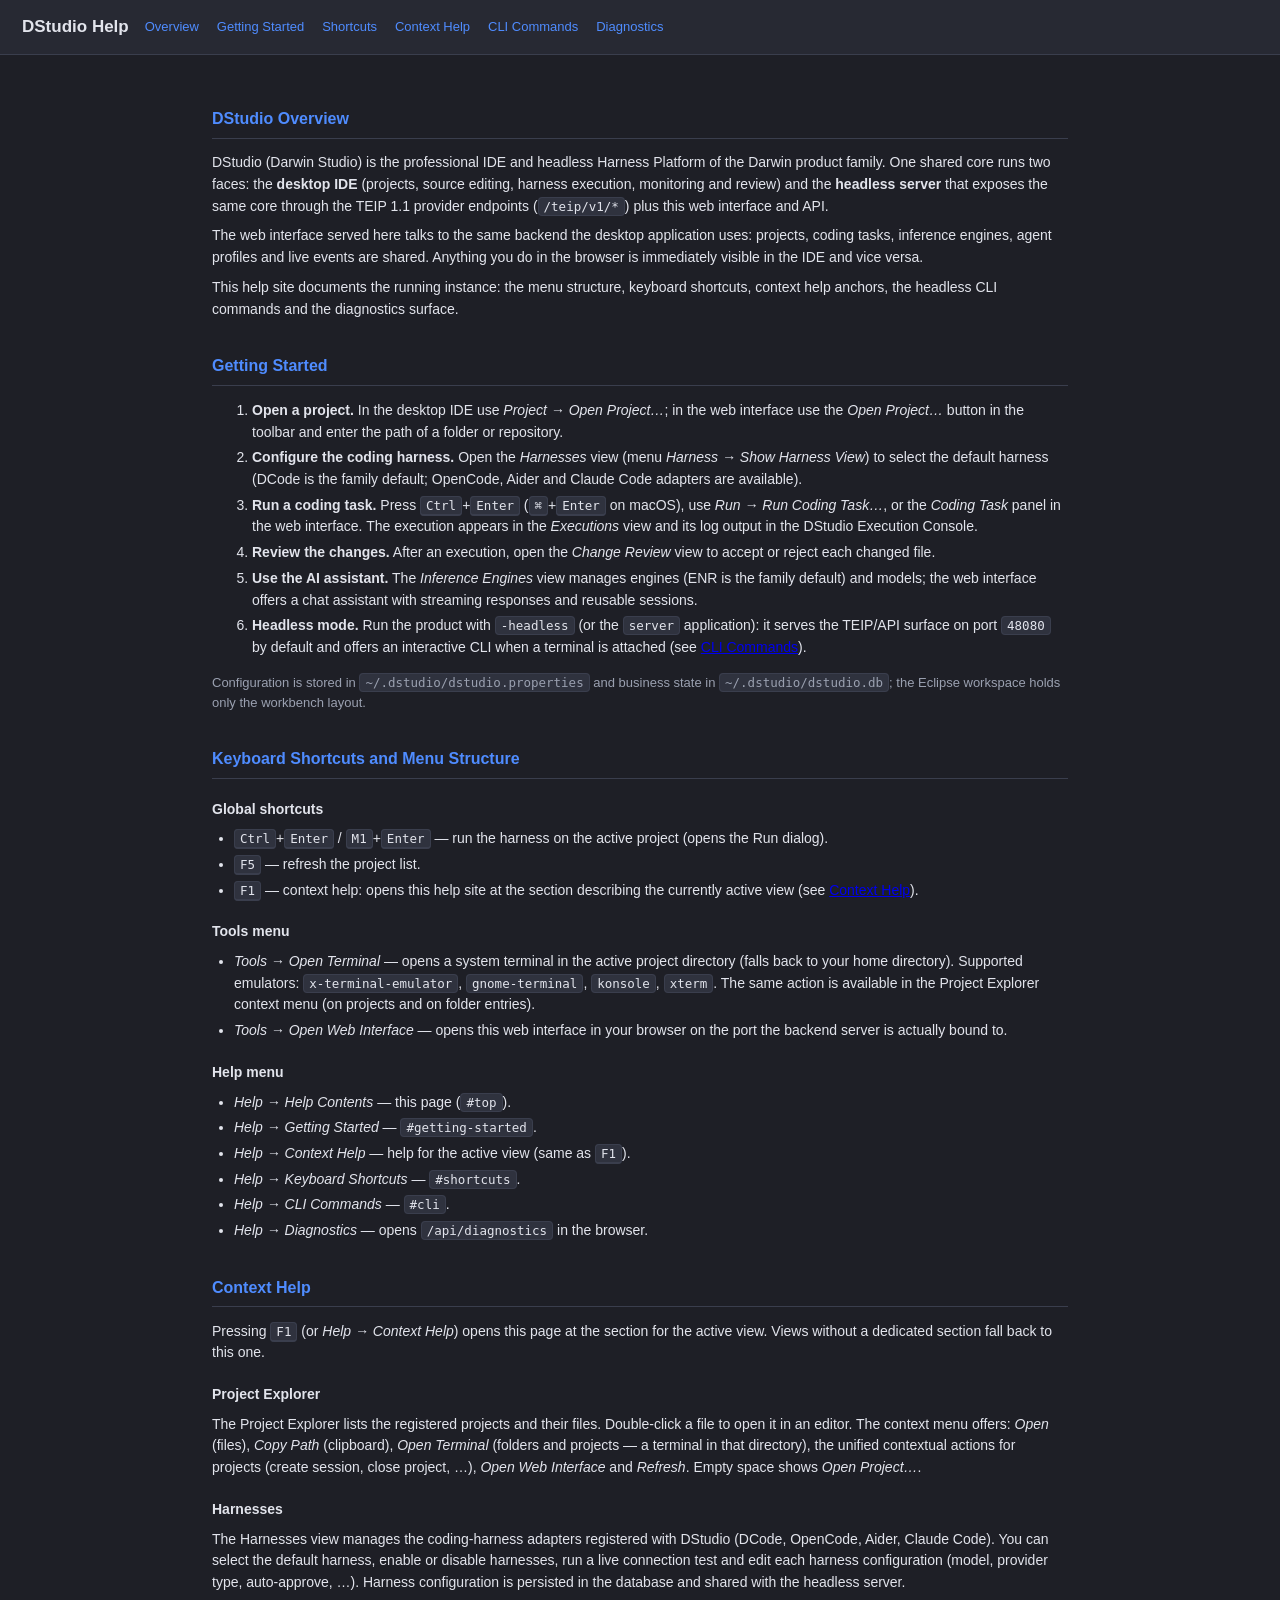
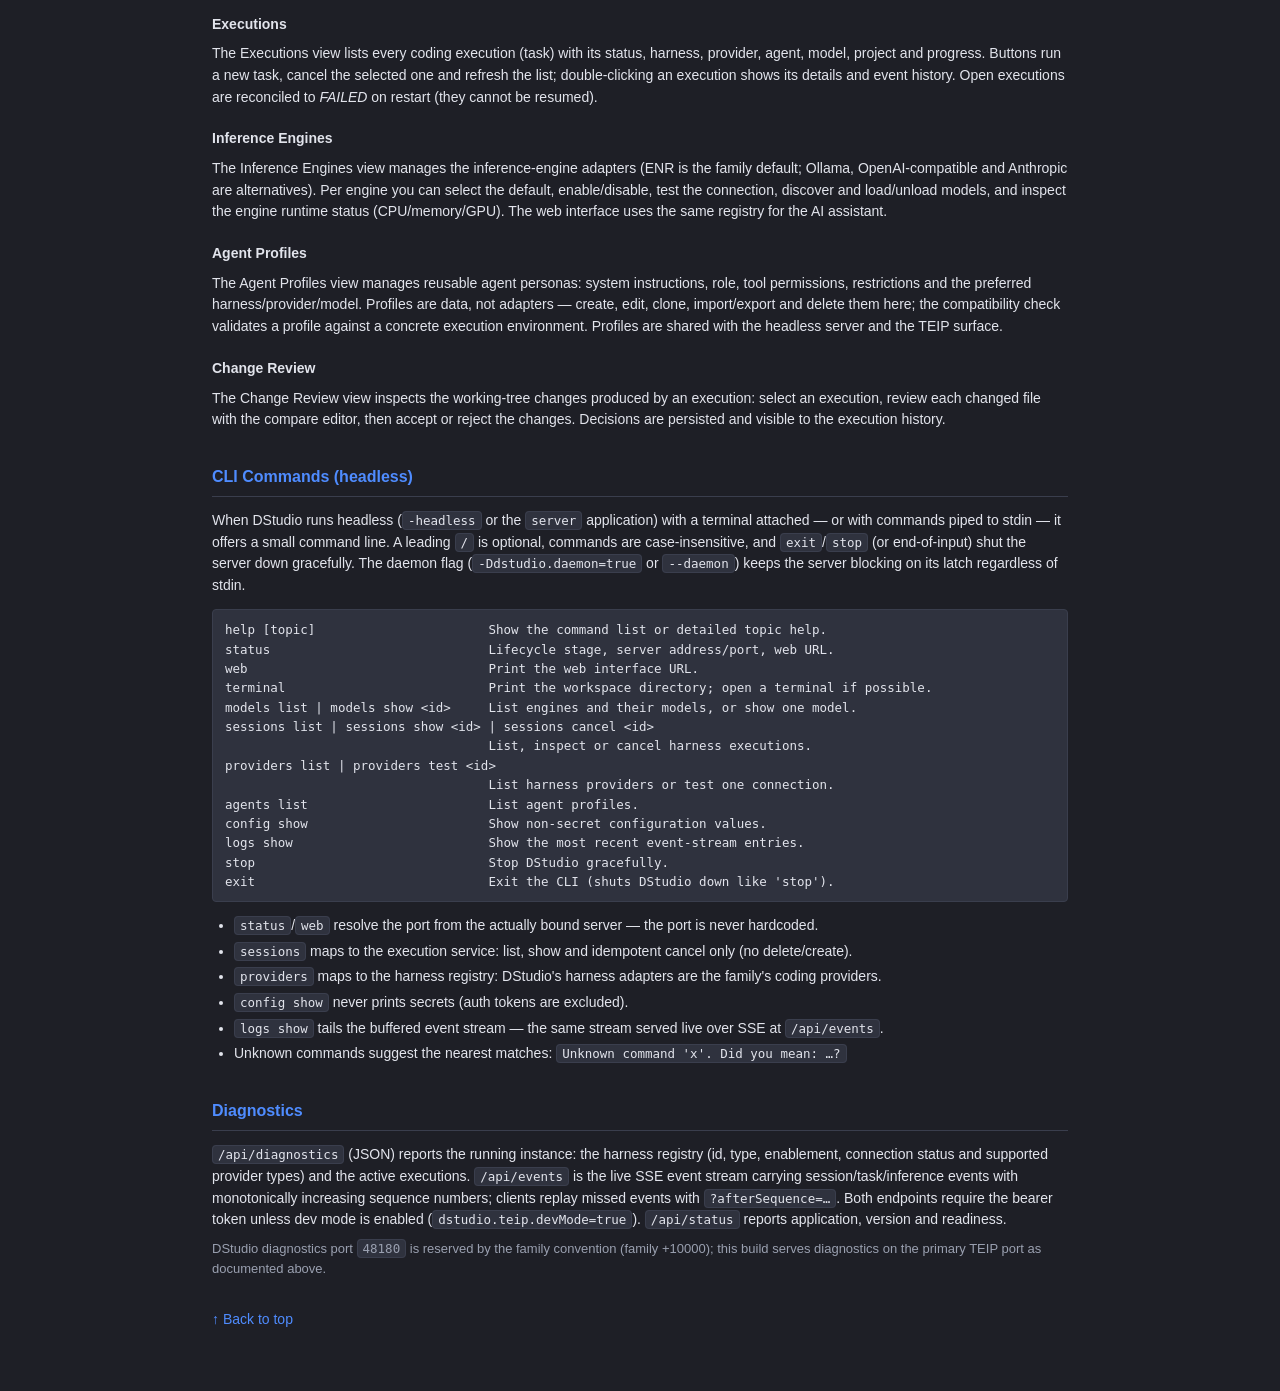
==== plugins/eu.kalafatic.dstudio.teip/web/help.html @ 5074dd02 "xx" ====
<!DOCTYPE html>
<html lang="en">
<head>
<meta charset="utf-8">
<meta name="viewport" content="width=device-width, initial-scale=1">
<title>DStudio — Help</title>
<style>
:root {
  --bg: #1e1f26; --panel: #272933; --panel2: #2f323e; --text: #e2e4ec;
  --dim: #9aa0b0; --accent: #4f8cff; --ok: #34c77b; --err: #e05c5c; --border: #3a3e4d;
}
* { box-sizing: border-box; }
body {
  margin: 0; font-family: "Segoe UI", "Ubuntu", sans-serif; font-size: 14px;
  background: var(--bg); color: var(--text); line-height: 1.55;
}
header {
  padding: 14px 22px; background: var(--panel); border-bottom: 1px solid var(--border);
  position: sticky; top: 0; display: flex; align-items: center; gap: 16px; flex-wrap: wrap;
}
header h1 { font-size: 17px; margin: 0; font-weight: 600; }
header nav a { color: var(--accent); text-decoration: none; margin-right: 14px; font-size: 13px; }
header nav a:hover { text-decoration: underline; }
main { max-width: 900px; margin: 0 auto; padding: 18px 22px 60px; }
h2 {
  font-size: 16px; color: var(--accent); border-bottom: 1px solid var(--border);
  padding-bottom: 6px; margin-top: 34px;
}
h3 { font-size: 14px; margin: 20px 0 6px; color: var(--text); }
p { margin: 8px 0; }
code, kbd, pre {
  font-family: "DejaVu Sans Mono", monospace; font-size: 12.5px;
  background: var(--panel2); border: 1px solid var(--border); border-radius: 4px;
  padding: 1px 5px;
}
pre { padding: 10px 12px; overflow-x: auto; }
pre code { border: none; background: none; padding: 0; }
kbd {
  background: var(--panel2); border-bottom-width: 2px; color: var(--text);
  white-space: nowrap;
}
ul { margin: 8px 0; padding-left: 22px; }
li { margin: 4px 0; }
.note { color: var(--dim); font-size: 13px; }
.back { display: inline-block; margin-top: 22px; color: var(--accent); text-decoration: none; }
.back:hover { text-decoration: underline; }
</style>
</head>
<body>
<header>
  <h1>DStudio Help</h1>
  <nav>
    <a href="#top">Overview</a>
    <a href="#getting-started">Getting Started</a>
    <a href="#shortcuts">Shortcuts</a>
    <a href="#context">Context Help</a>
    <a href="#cli">CLI Commands</a>
    <a href="#diagnostics">Diagnostics</a>
  </nav>
</header>
<main>

<h2 id="top">DStudio Overview</h2>
<p>DStudio (Darwin Studio) is the professional IDE and headless Harness Platform of the
Darwin product family. One shared core runs two faces: the <strong>desktop IDE</strong>
(projects, source editing, harness execution, monitoring and review) and the
<strong>headless server</strong> that exposes the same core through the TEIP&nbsp;1.1
provider endpoints (<code>/teip/v1/*</code>) plus this web interface and API.</p>
<p>The web interface served here talks to the same backend the desktop application
uses: projects, coding tasks, inference engines, agent profiles and live events are
shared. Anything you do in the browser is immediately visible in the IDE and vice
versa.</p>
<p>This help site documents the running instance: the menu structure, keyboard
shortcuts, context help anchors, the headless CLI commands and the diagnostics
surface.</p>

<h2 id="getting-started">Getting Started</h2>
<ol>
  <li><strong>Open a project.</strong> In the desktop IDE use <em>Project → Open
      Project…</em>; in the web interface use the <em>Open Project…</em> button in the
      toolbar and enter the path of a folder or repository.</li>
  <li><strong>Configure the coding harness.</strong> Open the <em>Harnesses</em> view
      (menu <em>Harness → Show Harness View</em>) to select the default harness
      (DCode is the family default; OpenCode, Aider and Claude Code adapters are
      available).</li>
  <li><strong>Run a coding task.</strong> Press <kbd>Ctrl</kbd>+<kbd>Enter</kbd>
      (<kbd>⌘</kbd>+<kbd>Enter</kbd> on macOS), use <em>Run → Run Coding Task…</em>, or
      the <em>Coding Task</em> panel in the web interface. The execution appears in the
      <em>Executions</em> view and its log output in the DStudio Execution Console.</li>
  <li><strong>Review the changes.</strong> After an execution, open the
      <em>Change Review</em> view to accept or reject each changed file.</li>
  <li><strong>Use the AI assistant.</strong> The <em>Inference Engines</em> view
      manages engines (ENR is the family default) and models; the web interface offers
      a chat assistant with streaming responses and reusable sessions.</li>
  <li><strong>Headless mode.</strong> Run the product with
      <code>-headless</code> (or the <code>server</code> application): it serves the
      TEIP/API surface on port <code>48080</code> by default and offers an interactive
      CLI when a terminal is attached (see <a href="#cli">CLI Commands</a>).</li>
</ol>
<p class="note">Configuration is stored in <code>~/.dstudio/dstudio.properties</code>
and business state in <code>~/.dstudio/dstudio.db</code>; the Eclipse workspace holds
only the workbench layout.</p>

<h2 id="shortcuts">Keyboard Shortcuts and Menu Structure</h2>
<h3>Global shortcuts</h3>
<ul>
  <li><kbd>Ctrl</kbd>+<kbd>Enter</kbd> / <kbd>M1</kbd>+<kbd>Enter</kbd> — run the
      harness on the active project (opens the Run dialog).</li>
  <li><kbd>F5</kbd> — refresh the project list.</li>
  <li><kbd>F1</kbd> — context help: opens this help site at the section describing the
      currently active view (see <a href="#context">Context Help</a>).</li>
</ul>
<h3>Tools menu</h3>
<ul>
  <li><em>Tools → Open Terminal</em> — opens a system terminal in the active project
      directory (falls back to your home directory). Supported emulators:
      <code>x-terminal-emulator</code>, <code>gnome-terminal</code>,
      <code>konsole</code>, <code>xterm</code>. The same action is available in the
      Project Explorer context menu (on projects and on folder entries).</li>
  <li><em>Tools → Open Web Interface</em> — opens this web interface in your browser
      on the port the backend server is actually bound to.</li>
</ul>
<h3>Help menu</h3>
<ul>
  <li><em>Help → Help Contents</em> — this page (<code>#top</code>).</li>
  <li><em>Help → Getting Started</em> — <code>#getting-started</code>.</li>
  <li><em>Help → Context Help</em> — help for the active view (same as
      <kbd>F1</kbd>).</li>
  <li><em>Help → Keyboard Shortcuts</em> — <code>#shortcuts</code>.</li>
  <li><em>Help → CLI Commands</em> — <code>#cli</code>.</li>
  <li><em>Help → Diagnostics</em> — opens <code>/api/diagnostics</code> in the
      browser.</li>
</ul>

<h2 id="context">Context Help</h2>
<p>Pressing <kbd>F1</kbd> (or <em>Help → Context Help</em>) opens this page at the
section for the active view. Views without a dedicated section fall back to this one.</p>

<h3 id="explorer">Project Explorer</h3>
<p>The Project Explorer lists the registered projects and their files. Double-click a
file to open it in an editor. The context menu offers: <em>Open</em> (files),
<em>Copy Path</em> (clipboard), <em>Open Terminal</em> (folders and projects — a
terminal in that directory), the unified contextual actions for projects (create
session, close project, …), <em>Open Web Interface</em> and <em>Refresh</em>. Empty
space shows <em>Open Project…</em>.</p>

<h3 id="harness">Harnesses</h3>
<p>The Harnesses view manages the coding-harness adapters registered with DStudio
(DCode, OpenCode, Aider, Claude Code). You can select the default harness, enable or
disable harnesses, run a live connection test and edit each harness configuration
(model, provider type, auto-approve, …). Harness configuration is persisted in the
database and shared with the headless server.</p>

<h3 id="execution">Executions</h3>
<p>The Executions view lists every coding execution (task) with its status, harness,
provider, agent, model, project and progress. Buttons run a new task, cancel the
selected one and refresh the list; double-clicking an execution shows its details and
event history. Open executions are reconciled to <em>FAILED</em> on restart (they
cannot be resumed).</p>

<h3 id="inference">Inference Engines</h3>
<p>The Inference Engines view manages the inference-engine adapters (ENR is the family
default; Ollama, OpenAI-compatible and Anthropic are alternatives). Per engine you can
select the default, enable/disable, test the connection, discover and load/unload
models, and inspect the engine runtime status (CPU/memory/GPU). The web interface uses
the same registry for the AI assistant.</p>

<h3 id="agents">Agent Profiles</h3>
<p>The Agent Profiles view manages reusable agent personas: system instructions, role,
tool permissions, restrictions and the preferred harness/provider/model. Profiles are
data, not adapters — create, edit, clone, import/export and delete them here; the
compatibility check validates a profile against a concrete execution environment.
Profiles are shared with the headless server and the TEIP surface.</p>

<h3 id="review">Change Review</h3>
<p>The Change Review view inspects the working-tree changes produced by an execution:
select an execution, review each changed file with the compare editor, then accept or
reject the changes. Decisions are persisted and visible to the execution history.</p>

<h2 id="cli">CLI Commands (headless)</h2>
<p>When DStudio runs headless (<code>-headless</code> or the <code>server</code>
application) with a terminal attached — or with commands piped to stdin — it offers a
small command line. A leading <code>/</code> is optional, commands are
case-insensitive, and <code>exit</code>/<code>stop</code> (or end-of-input) shut the
server down gracefully. The daemon flag (<code>-Ddstudio.daemon=true</code> or
<code>--daemon</code>) keeps the server blocking on its latch regardless of stdin.</p>
<pre><code>help [topic]                       Show the command list or detailed topic help.
status                             Lifecycle stage, server address/port, web URL.
web                                Print the web interface URL.
terminal                           Print the workspace directory; open a terminal if possible.
models list | models show &lt;id&gt;     List engines and their models, or show one model.
sessions list | sessions show &lt;id&gt; | sessions cancel &lt;id&gt;
                                   List, inspect or cancel harness executions.
providers list | providers test &lt;id&gt;
                                   List harness providers or test one connection.
agents list                        List agent profiles.
config show                        Show non-secret configuration values.
logs show                          Show the most recent event-stream entries.
stop                               Stop DStudio gracefully.
exit                               Exit the CLI (shuts DStudio down like 'stop').
</code></pre>
<ul>
  <li><code>status</code>/<code>web</code> resolve the port from the actually bound
      server — the port is never hardcoded.</li>
  <li><code>sessions</code> maps to the execution service: list, show and idempotent
      cancel only (no delete/create).</li>
  <li><code>providers</code> maps to the harness registry: DStudio's harness adapters
      are the family's coding providers.</li>
  <li><code>config show</code> never prints secrets (auth tokens are excluded).</li>
  <li><code>logs show</code> tails the buffered event stream — the same stream served
      live over SSE at <code>/api/events</code>.</li>
  <li>Unknown commands suggest the nearest matches:
      <code>Unknown command 'x'. Did you mean: …?</code></li>
</ul>

<h2 id="diagnostics">Diagnostics</h2>
<p><code>/api/diagnostics</code> (JSON) reports the running instance: the harness
registry (id, type, enablement, connection status and supported provider types) and
the active executions. <code>/api/events</code> is the live SSE event stream carrying
session/task/inference events with monotonically increasing sequence numbers; clients
replay missed events with <code>?afterSequence=…</code>. Both endpoints require the
bearer token unless dev mode is enabled (<code>dstudio.teip.devMode=true</code>).
<code>/api/status</code> reports application, version and readiness.</p>
<p class="note">DStudio diagnostics port <code>48180</code> is reserved by the family
convention (family +10000); this build serves diagnostics on the primary TEIP port as
documented above.</p>

<a class="back" href="#top">↑ Back to top</a>
</main>
</body>
</html>
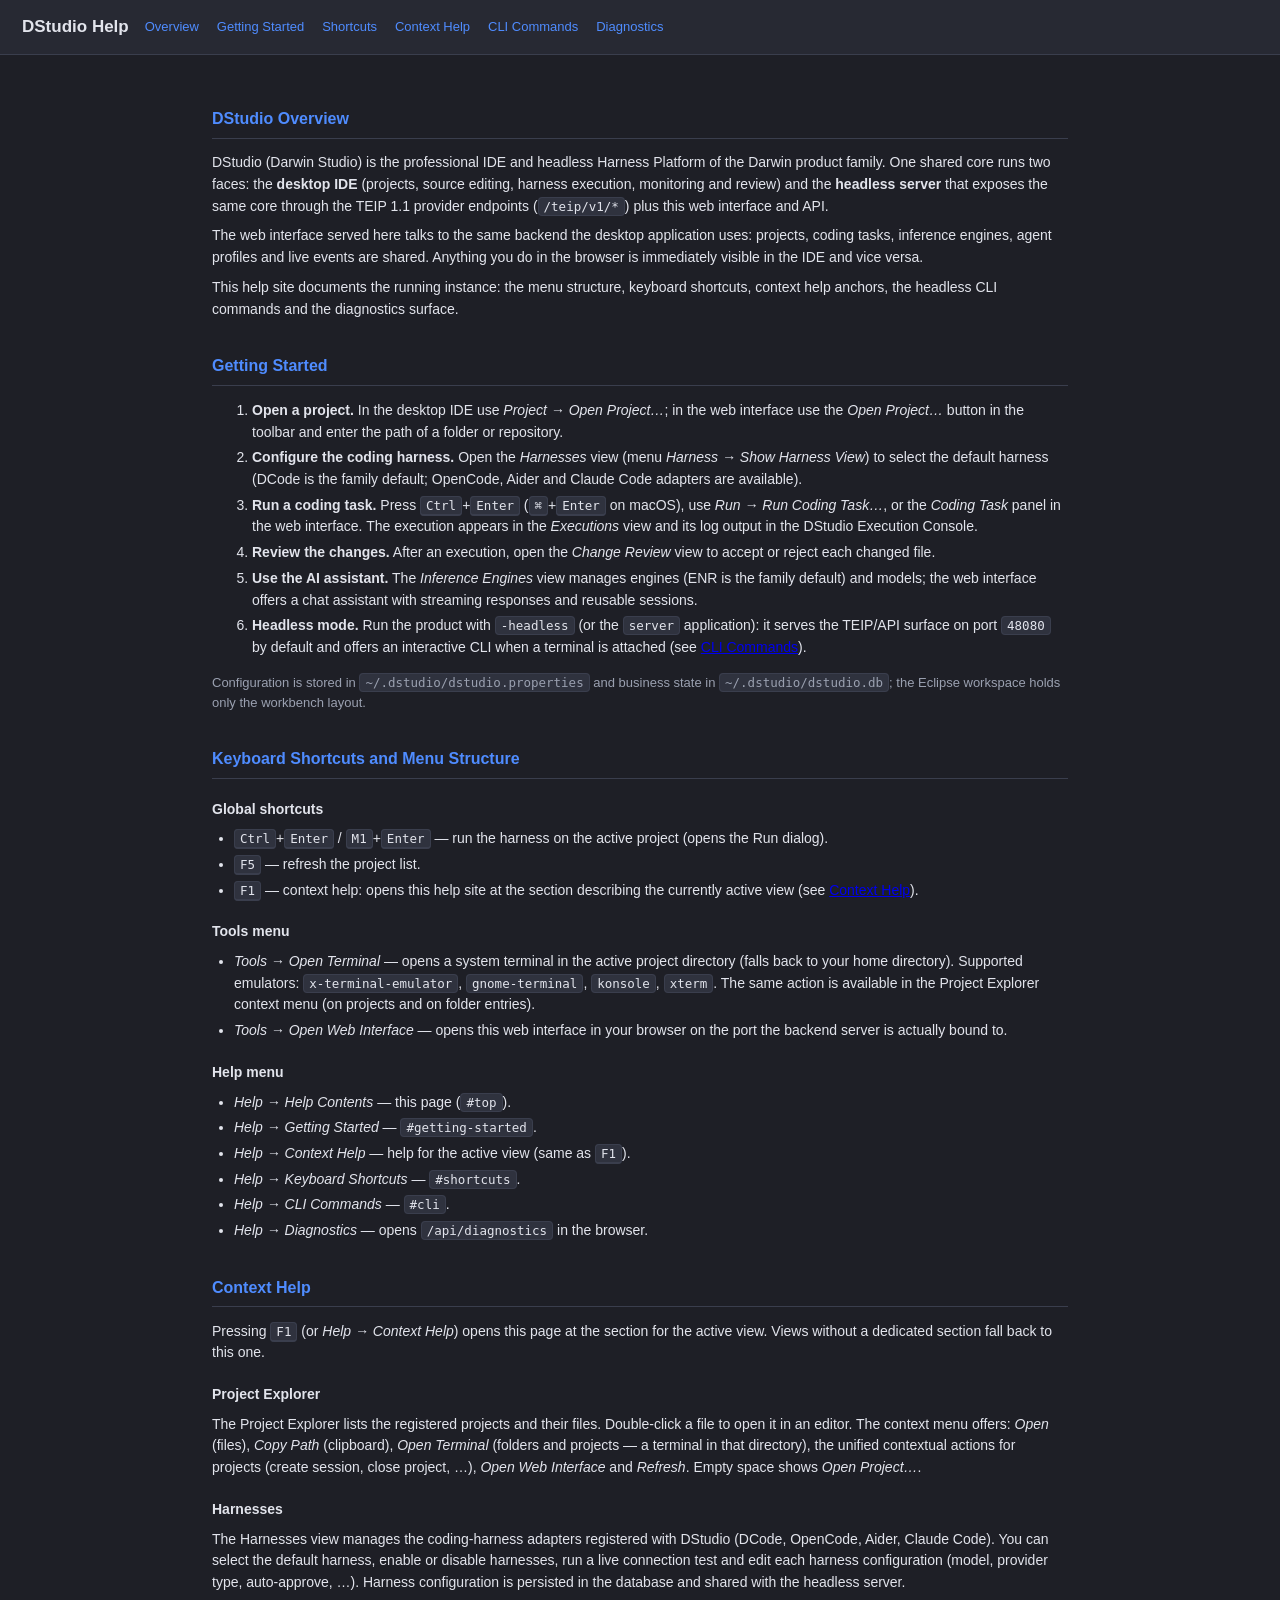
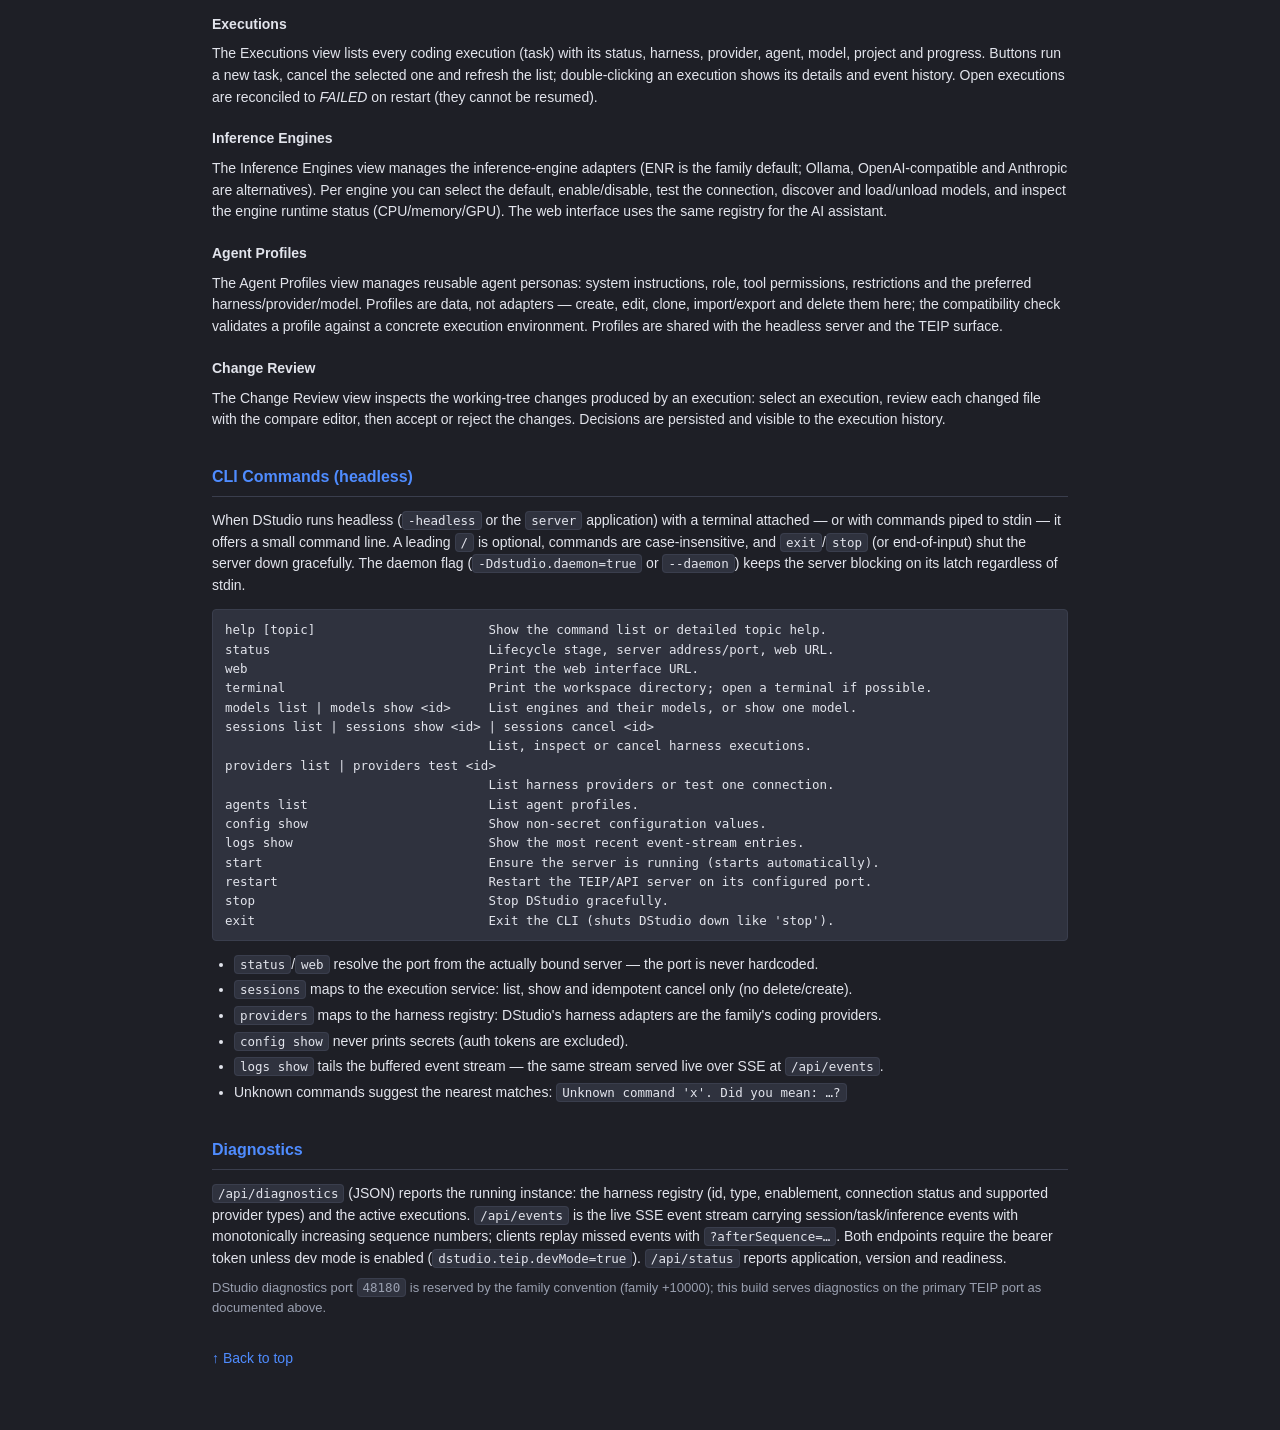
==== commit 05004c73: "x" ====
--- a/plugins/eu.kalafatic.dstudio.teip/web/help.html
+++ b/plugins/eu.kalafatic.dstudio.teip/web/help.html
@@ -196,6 +196,8 @@
 agents list                        List agent profiles.
 config show                        Show non-secret configuration values.
 logs show                          Show the most recent event-stream entries.
+start                              Ensure the server is running (starts automatically).
+restart                            Restart the TEIP/API server on its configured port.
 stop                               Stop DStudio gracefully.
 exit                               Exit the CLI (shuts DStudio down like 'stop').
 </code></pre>
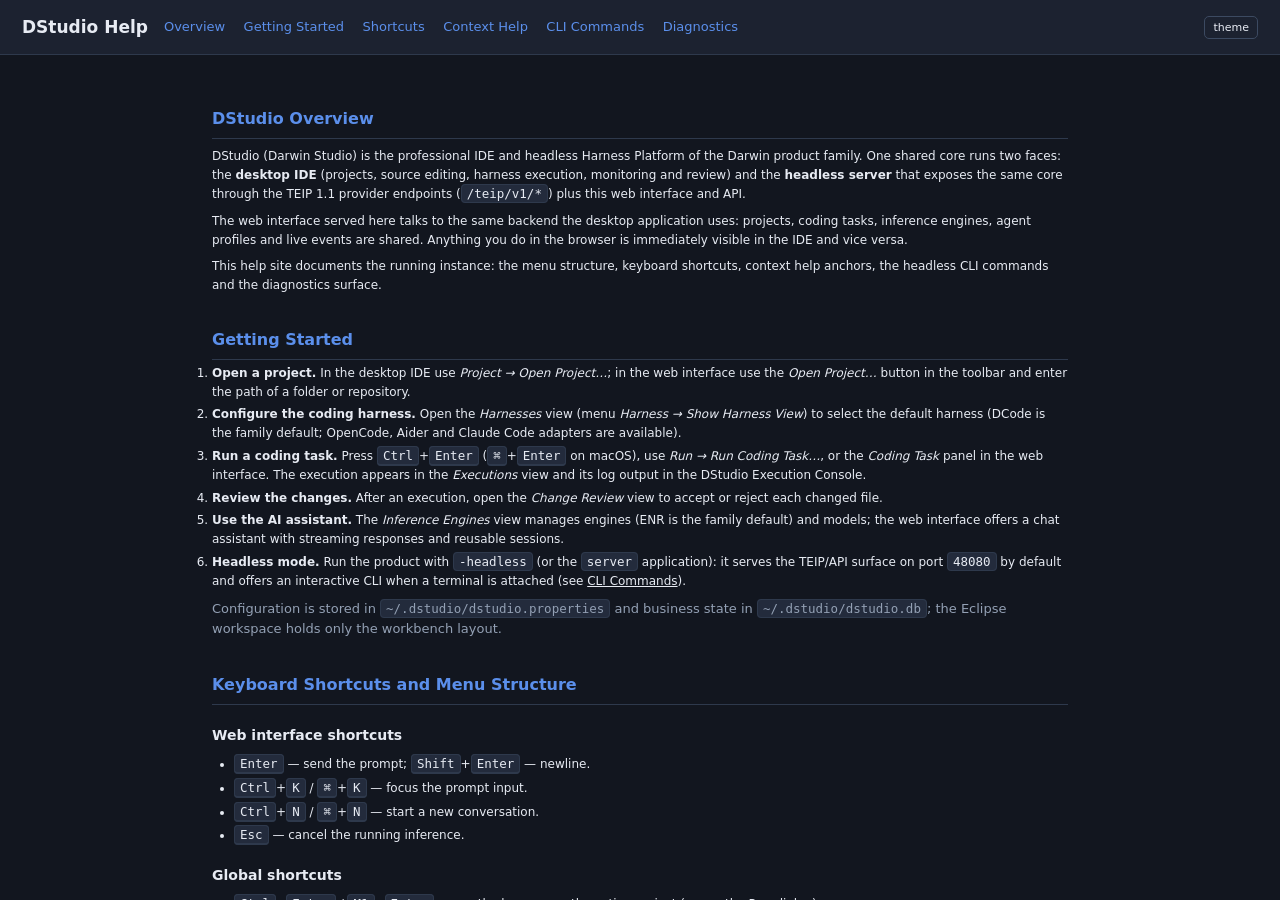
==== commit c53a73ac: "x" ====
--- a/plugins/eu.kalafatic.dstudio.teip/web/help.html
+++ b/plugins/eu.kalafatic.dstudio.teip/web/help.html
@@ -1,17 +1,15 @@
 <!DOCTYPE html>
-<html lang="en">
+<html lang="en" data-theme="dark">
 <head>
 <meta charset="utf-8">
 <meta name="viewport" content="width=device-width, initial-scale=1">
 <title>DStudio — Help</title>
+<link rel="stylesheet" href="style.css">
 <style>
-:root {
-  --bg: #1e1f26; --panel: #272933; --panel2: #2f323e; --text: #e2e4ec;
-  --dim: #9aa0b0; --accent: #4f8cff; --ok: #34c77b; --err: #e05c5c; --border: #3a3e4d;
-}
+/* Help-specific layout over the shared UPM design tokens in style.css. */
 * { box-sizing: border-box; }
 body {
-  margin: 0; font-family: "Segoe UI", "Ubuntu", sans-serif; font-size: 14px;
+  margin: 0; font-family: var(--sans, "Segoe UI", sans-serif); font-size: 14px;
   background: var(--bg); color: var(--text); line-height: 1.55;
 }
 header {
@@ -21,6 +19,7 @@
 header h1 { font-size: 17px; margin: 0; font-weight: 600; }
 header nav a { color: var(--accent); text-decoration: none; margin-right: 14px; font-size: 13px; }
 header nav a:hover { text-decoration: underline; }
+header .spacer { flex: 1; }
 main { max-width: 900px; margin: 0 auto; padding: 18px 22px 60px; }
 h2 {
   font-size: 16px; color: var(--accent); border-bottom: 1px solid var(--border);
@@ -29,7 +28,7 @@
 h3 { font-size: 14px; margin: 20px 0 6px; color: var(--text); }
 p { margin: 8px 0; }
 code, kbd, pre {
-  font-family: "DejaVu Sans Mono", monospace; font-size: 12.5px;
+  font-family: var(--mono); font-size: 12.5px;
   background: var(--panel2); border: 1px solid var(--border); border-radius: 4px;
   padding: 1px 5px;
 }
@@ -41,7 +40,7 @@
 }
 ul { margin: 8px 0; padding-left: 22px; }
 li { margin: 4px 0; }
-.note { color: var(--dim); font-size: 13px; }
+.note { color: var(--muted); font-size: 13px; }
 .back { display: inline-block; margin-top: 22px; color: var(--accent); text-decoration: none; }
 .back:hover { text-decoration: underline; }
 </style>
@@ -57,6 +56,8 @@
     <a href="#cli">CLI Commands</a>
     <a href="#diagnostics">Diagnostics</a>
   </nav>
+  <span class="spacer"></span>
+  <button id="btn-theme" class="btn btn-small" title="Toggle light/dark theme">theme</button>
 </header>
 <main>
 
@@ -102,6 +103,13 @@
 only the workbench layout.</p>
 
 <h2 id="shortcuts">Keyboard Shortcuts and Menu Structure</h2>
+<h3>Web interface shortcuts</h3>
+<ul>
+  <li><kbd>Enter</kbd> — send the prompt; <kbd>Shift</kbd>+<kbd>Enter</kbd> — newline.</li>
+  <li><kbd>Ctrl</kbd>+<kbd>K</kbd> / <kbd>⌘</kbd>+<kbd>K</kbd> — focus the prompt input.</li>
+  <li><kbd>Ctrl</kbd>+<kbd>N</kbd> / <kbd>⌘</kbd>+<kbd>N</kbd> — start a new conversation.</li>
+  <li><kbd>Esc</kbd> — cancel the running inference.</li>
+</ul>
 <h3>Global shortcuts</h3>
 <ul>
   <li><kbd>Ctrl</kbd>+<kbd>Enter</kbd> / <kbd>M1</kbd>+<kbd>Enter</kbd> — run the
@@ -229,5 +237,10 @@
 
 <a class="back" href="#top">↑ Back to top</a>
 </main>
+<script src="common.js"></script>
+<script>
+"use strict";
+window.Inference.applyTheme("btn-theme");
+</script>
 </body>
 </html>
--- a/plugins/eu.kalafatic.dstudio.teip/web/style.css
+++ b/plugins/eu.kalafatic.dstudio.teip/web/style.css
@@ -0,0 +1,363 @@
+/* DStudio web — same visual language as the DCode web application
+   (UPM/Darwin dark/light design tokens). DStudio keeps its own objects
+   (inference engines, sessions, projects, harnesses); the shell, typography,
+   spacing and components follow the DCode standard. */
+:root {
+  color-scheme: dark;
+  /* UPM/DCode canonical dark tokens */
+  --bg: #12161f; --bg2: #181d29; --panel: #1c2230; --panel2: #232b3c;
+  --panel3: #2a3242; --border: #2e394c; --border-strong: #3c4a61;
+  --text: #e7ebf3; --muted: #93a0b4; --faint: #6b7789;
+  --accent: #5b8feb; --accent-soft: #24344e; --accent2: #a58cd9;
+  --sel: #26334c; --ok: #46c58a; --ok-soft: #1d3a2c; --warn: #e2ad4e;
+  --warn-soft: #3d3320; --err: #ef7a6f; --err-soft: #432422; --info: #62b6ea;
+  --shadow: 0 1px 2px rgba(0, 0, 0, .3);
+  /* DCode compatibility aliases (same names the DCode web app uses) */
+  --bg-0: var(--bg); --bg-1: var(--panel); --bg-2: var(--panel2);
+  --bg-3: var(--panel3); --fg-0: var(--text); --fg-1: var(--muted);
+  --fg-2: var(--faint); --border2: var(--border-strong);
+  --accent-dim: var(--accent-soft); --green: var(--ok); --red: var(--err);
+  --yellow: var(--warn); --purple: #a58cd9; --danger: var(--err);
+  --code: #10131a;
+  --mono: "JetBrains Mono", "Fira Code", "Cascadia Code", "DejaVu Sans Mono",
+    Consolas, monospace;
+  --sans: "Inter", "Segoe UI", "DejaVu Sans", system-ui, sans-serif;
+}
+[data-theme="light"] {
+  color-scheme: light;
+  --bg: #f4f6f9; --bg2: #eceff4; --panel: #ffffff; --panel2: #f7f9fb;
+  --panel3: #eceff4; --border: #d7dce4; --border-strong: #c3cad5;
+  --text: #1b2434; --muted: #5c6a7e; --faint: #8b96a8;
+  --accent: #2f6bd8; --accent-soft: #e8effa; --accent2: #7048c8;
+  --sel: #e8effa; --ok: #1f8a4c; --ok-soft: #e7f4ec; --warn: #a86a00;
+  --warn-soft: #fdf3e2; --err: #c23b2e; --err-soft: #fbeceb; --info: #2b7fbe;
+  --shadow: 0 1px 2px rgba(16, 24, 40, .06); --code: #f7f9fb;
+}
+* { box-sizing: border-box; margin: 0; padding: 0; }
+[hidden] { display: none !important; }
+html, body { height: 100%; }
+body {
+  background: var(--bg); color: var(--text); font-family: var(--sans);
+  font-size: 13px; line-height: 1.45; display: flex; flex-direction: column;
+  overflow: hidden;
+}
+a { color: inherit; }
+
+/* ---- top bar (DCode) ---- */
+#topbar {
+  display: flex; align-items: center; justify-content: space-between;
+  height: 40px; flex: none; padding: 0 12px; gap: 12px;
+  background: var(--panel); border-bottom: 1px solid var(--border);
+}
+.brand { display: flex; align-items: center; gap: 8px; }
+.brand-mark { color: var(--accent); font-size: 16px; line-height: 1; }
+.brand-name, #brandName { font-weight: 700; letter-spacing: .5px; }
+.brand-sub { color: var(--faint); font-size: 11px; }
+.topbar-center { display: flex; gap: 16px; overflow: hidden; }
+.top-item { color: var(--muted); font-family: var(--mono); font-size: 12px;
+  max-width: 320px; overflow: hidden; text-overflow: ellipsis; white-space: nowrap; }
+.topbar-right { display: flex; align-items: center; gap: 12px; }
+.conn { font-size: 12px; color: var(--faint); white-space: nowrap; }
+.conn.online, .conn-connected { color: var(--ok); }
+.conn.reconnecting, .conn-reconnecting { color: var(--warn); }
+.conn.offline, .conn-disconnected { color: var(--err); }
+.spacer { flex: 1; }
+
+/* ---- buttons (DCode look) ---- */
+.btn, button {
+  font: inherit; font-size: 12px; color: var(--text); background: var(--panel2);
+  border: 1px solid var(--border-strong); border-radius: 5px; padding: 5px 10px;
+  outline: none; cursor: pointer; white-space: nowrap;
+  -webkit-appearance: none; appearance: none;
+}
+button { padding: 4px 10px; }
+.btn { background: var(--panel); text-decoration: none; display: inline-flex;
+  align-items: center; }
+.btn:hover { background: var(--panel); border-color: var(--accent);
+  color: var(--accent); }
+button:hover { border-color: var(--accent); }
+button:disabled { opacity: .45; cursor: not-allowed; }
+.btn-primary { background: var(--accent); border-color: var(--accent);
+  color: #fff; font-weight: 600; }
+.btn-primary:hover { background: var(--accent); color: #fff;
+  border-color: var(--accent); filter: brightness(1.06); }
+button.primary { background: var(--accent); border-color: var(--accent);
+  color: #0b0e14; font-weight: 600; }
+button.primary:hover { background: var(--accent); border-color: var(--accent);
+  color: #0b0e14; filter: brightness(1.06); }
+.btn-danger, button.danger { background: var(--panel); border-color: var(--err);
+  color: var(--err); }
+.btn-danger:hover, button.danger:hover { background: var(--err-soft);
+  color: var(--err); border-color: var(--err); }
+.btn-small, button.small { padding: 2px 8px; font-size: 11px; }
+.btn-tool { padding: 2px 8px; font-size: 11px; background: transparent; }
+
+/* ---- forms (force dark native controls in SWT WebKit) ---- */
+select, input, textarea {
+  font: inherit; font-size: 12px; color: var(--text); background: var(--bg);
+  border: 1px solid var(--border); border-radius: 3px; padding: 6px 8px;
+  outline: none; -webkit-appearance: none; appearance: none;
+}
+select {
+  min-width: 120px; padding-right: 26px;
+  background-image: url("data:image/svg+xml;utf8,<svg xmlns='http://www.w3.org/2000/svg' width='10' height='6'><path d='M0 0l5 6 5-6z' fill='%2393a0b4'/></svg>");
+  background-repeat: no-repeat; background-position: right 8px center;
+}
+select option { background: var(--panel); color: var(--text); }
+select:focus, input:focus, textarea:focus { border-color: var(--accent); }
+textarea { resize: vertical; }
+input::placeholder, textarea::placeholder { color: var(--muted); }
+
+/* ---- application layout (DCode arrangement) ---- */
+#main { display: flex; flex: 1; min-height: 0; }
+#left-panel {
+  width: 280px; flex: none; display: flex; flex-direction: column;
+  min-height: 0; background: var(--panel); border-right: 1px solid var(--border);
+}
+#left-nav { display: flex; border-bottom: 1px solid var(--border); flex: none; }
+.nav-btn {
+  flex: 1; background: transparent; border: none;
+  border-bottom: 2px solid transparent; border-radius: 0; color: var(--faint);
+  padding: 8px 4px; font-size: 12px; cursor: pointer; font-family: var(--sans);
+}
+.nav-btn:hover { color: var(--text); background: transparent;
+  border-color: transparent; }
+.nav-btn.active { color: var(--accent); border-bottom-color: var(--accent); }
+#left-content { flex: 1; overflow-y: auto; min-height: 0; }
+
+#work-area { flex: 1; display: flex; flex-direction: column; min-width: 0;
+  background: var(--bg); }
+#tabs-bar { display: flex; background: var(--panel); border-bottom: 1px solid
+  var(--border); overflow-x: auto; flex: none; min-height: 32px; }
+.tab { display: flex; align-items: center; gap: 6px; padding: 6px 12px;
+  border-right: 1px solid var(--border); color: var(--muted); cursor: pointer;
+  white-space: nowrap; user-select: none; }
+.tab.active { background: var(--bg); color: var(--text); }
+.tab .tab-close { color: var(--faint); padding: 0 2px; }
+.tab .tab-close:hover { color: var(--err); }
+#tab-content { flex: 1; min-height: 0; display: flex; flex-direction: column;
+  overflow: auto; position: relative; }
+.pane { display: none; flex: 1; min-height: 0; }
+.pane.active { display: flex; flex-direction: column; }
+
+.placeholder { display: flex; flex: 1 1 auto; flex-direction: column;
+  align-items: center; justify-content: center; height: 100%; color: var(--faint);
+  gap: 12px; padding: 20px; text-align: center; }
+.placeholder-title { font-size: 22px; color: var(--muted); font-weight: 600; }
+.placeholder-text { text-align: center; line-height: 1.6; }
+
+#right-panel { width: 300px; flex: none; display: flex; flex-direction: column;
+  min-height: 0; background: var(--panel); border-left: 1px solid var(--border); }
+.panel-title { padding: 8px 12px; border-bottom: 1px solid var(--border);
+  font-weight: 600; color: var(--muted); flex: none; font-size: 12px; }
+.panel-scroll { flex: 1; overflow-y: auto; padding: 10px 12px; min-height: 0; }
+.empty-note { color: var(--faint); font-style: italic; font-size: 12px; }
+
+/* ---- bottom console (DCode) ---- */
+#bottom-panel { height: 200px; flex: none; display: flex; flex-direction: column;
+  background: var(--panel); border-top: 1px solid var(--border); }
+.bottom-tabs { display: flex; align-items: center;
+  border-bottom: 1px solid var(--border); flex: none; }
+.bottom-tab { background: transparent; border: none; border-radius: 0;
+  color: var(--faint); padding: 5px 14px; font-size: 12px; }
+.bottom-tab:hover { color: var(--text); background: transparent;
+  border-color: transparent; }
+.bottom-tab.active { color: var(--accent); }
+#bottom-content, .bottom-content { flex: 1; min-height: 0; overflow: hidden;
+  position: relative; }
+.bottom-pane { display: none; position: absolute; inset: 0; overflow-y: auto;
+  padding: 6px 10px; font-family: var(--mono); font-size: 12px; }
+.bottom-pane.active { display: block; }
+.console-controls { display: flex; align-items: center; gap: 3px;
+  padding: 3px 6px; }
+.console-chip { background: transparent; border: 1px solid transparent;
+  border-radius: 8px; color: var(--faint); font-size: 10.5px; padding: 2px 7px;
+  font-family: var(--sans); white-space: nowrap; }
+.console-chip:hover { color: var(--text); background: transparent;
+  border-color: var(--border); }
+.console-chip.active { color: var(--accent); border-color: var(--accent-dim); }
+
+.log-line { white-space: pre-wrap; word-break: break-word; }
+.log-line .ts { color: var(--faint); }
+.log-line .console-tag { color: var(--accent); }
+.log-error { color: var(--err); }
+.log-success { color: var(--ok); }
+.log-warning { color: var(--warn); }
+.log-network { color: var(--purple); }
+.log-info, .log-debug { color: var(--muted); }
+.log-inference { color: var(--muted); }
+.console-tag { font-weight: 600; font-size: 10.5px; letter-spacing: .3px; }
+.console-tag-error { color: var(--err); }
+.console-tag-warning { color: var(--warn); }
+.console-tag-success { color: var(--ok); }
+.console-tag-network, .console-tag-runtime, .console-tag-harness {
+  color: var(--purple); }
+.console-tag-tool, .console-tag-task, .console-tag-inference,
+.console-tag-event { color: var(--accent); }
+.console-tag-debug, .console-tag-info, .console-tag-system { color: var(--faint); }
+.ev { color: var(--muted); border-bottom: 1px dotted var(--border); }
+.problem { color: var(--err); border-bottom: 1px dotted var(--border); }
+
+/* ---- inference work area ---- */
+#toolbar { display: flex; align-items: center; gap: 10px; padding: 6px 12px;
+  background: var(--panel); border-bottom: 1px solid var(--border); flex: none;
+  flex-wrap: wrap; }
+.inline { display: flex; align-items: center; gap: 6px; }
+.inline > span { color: var(--muted); font-size: 11.5px; white-space: nowrap; }
+.inline select { min-width: 170px; max-width: 320px; }
+.chat { flex: 1; overflow-y: auto; min-height: 0; padding: 12px 14px;
+  display: flex; flex-direction: column; gap: 10px; }
+.msg { max-width: 900px; width: 100%; align-self: flex-start; }
+.msg.user { align-self: flex-end; }
+.msg .who { font-size: 10px; text-transform: uppercase; letter-spacing: .7px;
+  color: var(--faint); margin-bottom: 3px; }
+.msg.user .who { color: var(--accent); text-align: right; }
+.msg .text { white-space: pre-wrap; word-break: break-word; padding: 9px 11px;
+  border-radius: 8px; background: var(--panel); border: 1px solid var(--border); }
+.msg.user .text { background: var(--accent-soft);
+  border-color: rgba(91, 143, 235, .35); }
+/* Markdown-rendered chat output (renderMarkdown in common.js). */
+.msg .text p { margin: 0 0 7px; }
+.msg .text p:last-child { margin-bottom: 0; }
+.msg .text ul, .msg .text ol { margin: 0 0 7px; padding-left: 20px; }
+.msg .text li { margin: 2px 0; }
+.msg .text a { color: var(--accent); }
+.msg .text strong { font-weight: 600; }
+.msg .text code.md-inline { font-family: var(--mono); font-size: 11.5px;
+  background: var(--panel2); border: 1px solid var(--border); border-radius: 4px;
+  padding: 0 4px; }
+.msg .text pre { margin: 0 0 8px; background: var(--bg); border: 1px solid var(--border);
+  border-radius: 6px; padding: 9px 11px; overflow-x: auto; }
+.msg .text pre code.md-code { font-family: var(--mono); font-size: 11.5px;
+  white-space: pre; border: none; background: none; padding: 0; }
+#composer { border-top: 1px solid var(--border); background: var(--panel);
+  padding: 8px 12px; display: flex; flex-direction: column; gap: 6px; flex: none; }
+#composer textarea { width: 100%; min-height: 54px; }
+.composer-actions { display: flex; align-items: center; gap: 8px; }
+.muted { color: var(--muted); font-size: 11.5px; }
+.spin { animation: spin 1s linear infinite; display: inline-block; }
+@keyframes spin { from { transform: rotate(0deg); } to { transform: rotate(360deg); } }
+
+/* ---- left content lists / tables (DStudio objects) ---- */
+.section-head { display: flex; align-items: center; justify-content: space-between;
+  gap: 8px; padding: 8px 10px; border-bottom: 1px solid var(--border);
+  color: var(--muted); font-weight: 600; font-size: 12px; }
+.item-list { display: flex; flex-direction: column; }
+.item { display: flex; align-items: center; gap: 6px; padding: 6px 10px;
+  border-bottom: 1px solid var(--border); cursor: pointer; }
+.item:hover { background: var(--bg2); }
+.item.active { background: var(--accent-dim); }
+.item-body { flex: 1; min-width: 0; }
+.item-title { font-size: 12px; color: var(--text); white-space: nowrap;
+  overflow: hidden; text-overflow: ellipsis; }
+.item-sub { color: var(--muted); font-family: var(--mono); font-size: 11px;
+  white-space: nowrap; overflow: hidden; text-overflow: ellipsis; }
+.item-actions { display: flex; gap: 4px; flex: none; }
+
+/* ---- context details ---- */
+.ctx-title { font-weight: 600; margin-bottom: 6px; }
+.ctx-kv { display: flex; justify-content: space-between; gap: 10px; padding: 3px 0;
+  border-bottom: 1px dashed var(--border); font-size: 11.5px; }
+.ctx-kv .k { color: var(--muted); }
+.ctx-kv .v { font-family: var(--mono); font-size: 11px; word-break: break-all;
+  text-align: right; }
+
+/* ---- settings page (same layout as the DCode settings page) ---- */
+main { flex: 1; overflow-y: auto; padding: 12px 16px; font-size: 12px; }
+.brand .logo { width: 20px; height: 20px; border-radius: 5px; flex: none;
+  display: inline-flex; align-items: center; justify-content: center;
+  font-size: 11px; font-weight: 700; color: #0b0e14;
+  background: linear-gradient(135deg, var(--accent), #8f6cff); }
+#topbar small { color: var(--muted); font-weight: 400; font-size: 11px; }
+#connChip { font-size: 11px; color: var(--muted); display: flex; gap: 6px;
+  align-items: center; }
+.dot { width: 7px; height: 7px; border-radius: 50%; background: var(--warn);
+  flex: none; }
+.dot.ok { background: var(--ok); }
+.dot.err { background: var(--err); }
+#banner { margin-bottom: 10px; padding: 8px 12px; border-radius: 7px;
+  font-size: 12px; display: none; }
+.banner { margin-bottom: 10px; padding: 8px 12px; border-radius: 7px;
+  font-size: 12px; }
+.banner.warn, #banner.warn { display: block; background: rgba(226, 173, 78, .12);
+  border: 1px solid rgba(226, 173, 78, .4); color: var(--warn); }
+.banner.err, #banner.err { display: block; background: rgba(239, 122, 111, .12);
+  border: 1px solid rgba(239, 122, 111, .4); color: var(--err); }
+.grid { display: grid; grid-template-columns: repeat(auto-fill, minmax(330px, 1fr));
+  gap: 10px; }
+.card { background: var(--panel); border: 1px solid var(--border);
+  border-radius: 8px; padding: 12px 14px; }
+.card h4 { font-size: 10px; text-transform: uppercase; letter-spacing: .8px;
+  color: var(--muted); margin: 0 0 9px; font-weight: 600; }
+.kv { display: flex; justify-content: space-between; gap: 10px; padding: 3px 0;
+  border-bottom: 1px dashed var(--border); font-size: 11.5px; }
+.kv:last-child { border-bottom: none; }
+.kv .k { color: var(--muted); }
+.kv .v { font-family: var(--mono); word-break: break-all; text-align: right;
+  font-size: 11px; }
+.row { display: flex; gap: 8px; align-items: center; flex-wrap: wrap;
+  margin-bottom: 7px; }
+.row label { color: var(--muted); min-width: 64px; font-size: 11.5px; }
+.row select, .row input[type="text"] { flex: 1; min-width: 140px;
+  background: var(--panel2); border: 1px solid var(--border-strong);
+  border-radius: 5px; padding: 3px 7px; }
+.row select { padding: 3px 24px 3px 7px; }
+table { width: 100%; border-collapse: collapse; font-size: 11.5px; }
+th { text-align: left; color: var(--muted); font-weight: 600; font-size: 9.5px;
+  text-transform: uppercase; letter-spacing: .6px; padding: 3px 6px;
+  border-bottom: 1px solid var(--border); }
+td { padding: 4px 6px; border-bottom: 1px solid var(--border);
+  vertical-align: middle; }
+tr:last-child td { border-bottom: none; }
+td.ellipsis { max-width: 230px; overflow: hidden; text-overflow: ellipsis;
+  white-space: nowrap; font-family: var(--mono); }
+.badge { display: inline-block; font-size: 9.5px; padding: 1px 7px;
+  border-radius: 8px; border: 1px solid var(--border-strong); color: var(--muted);
+  text-transform: uppercase; white-space: nowrap; }
+.badge.ok { color: var(--ok); border-color: rgba(70, 197, 138, .45); }
+.badge.err { color: var(--err); border-color: rgba(239, 122, 111, .45); }
+.badge.info { color: var(--info); border-color: rgba(98, 182, 234, .45); }
+
+/* ---- coding tasks pane (tasks.js) ---- */
+#task-composer { display: flex; flex-direction: column; gap: 6px; margin-bottom: 10px; }
+#task-composer select, #task-composer textarea {
+  background: var(--panel2); color: var(--text);
+  border: 1px solid var(--border-strong); border-radius: 4px;
+  padding: 4px 7px; font: inherit; font-size: 12px;
+}
+#task-composer textarea { font-family: var(--mono); min-height: 56px; resize: vertical; }
+.ctx-sub { font-size: 10px; text-transform: uppercase; letter-spacing: .6px;
+  color: var(--muted); font-weight: 600; margin: 10px 0 4px; }
+.task-events { max-height: 180px; overflow-y: auto; }
+.ev-line { font-family: var(--mono); font-size: 10.5px; color: var(--muted);
+  padding: 2px 0; word-break: break-all; }
+.ev-line .ts { color: var(--faint); }
+.diff-view { font-family: var(--mono); font-size: 10.5px; line-height: 1.5;
+  background: var(--bg); border: 1px solid var(--border); border-radius: 5px;
+  padding: 8px 10px; max-height: 320px; overflow: auto; white-space: pre-wrap;
+  word-break: break-all; }
+.task-actions { margin-top: 10px; display: flex; gap: 6px; }
+
+/* ---- modal (DCode) ---- */
+.modal-overlay { position: fixed; top: 0; left: 0; right: 0; bottom: 0;
+  background: rgba(0, 0, 0, .55); display: flex; align-items: center;
+  justify-content: center; z-index: 100; }
+.modal { background: var(--panel); border: 1px solid var(--border-strong);
+  border-radius: 8px; padding: 14px; min-width: 320px; max-width: 80vw;
+  box-shadow: 0 10px 30px rgba(0, 0, 0, .5); }
+.modal-title { font-weight: 600; margin-bottom: 10px; }
+.modal input { width: 100%; margin-bottom: 10px; }
+.modal-actions { display: flex; justify-content: flex-end; gap: 8px; }
+
+/* ---- toast ---- */
+.toast { position: fixed; bottom: 16px; right: 16px; background: var(--panel2);
+  border: 1px solid var(--accent); border-radius: 8px; padding: 8px 14px;
+  font-size: 12px; z-index: 110; max-width: 60vw;
+  box-shadow: 0 8px 22px rgba(0, 0, 0, .45); }
+.toast.error { border-color: var(--err); color: var(--err); }
+
+@media (max-width: 900px) {
+  #left-panel { width: 220px; }
+  #right-panel { display: none; }
+  .topbar-center { display: none; }
+}
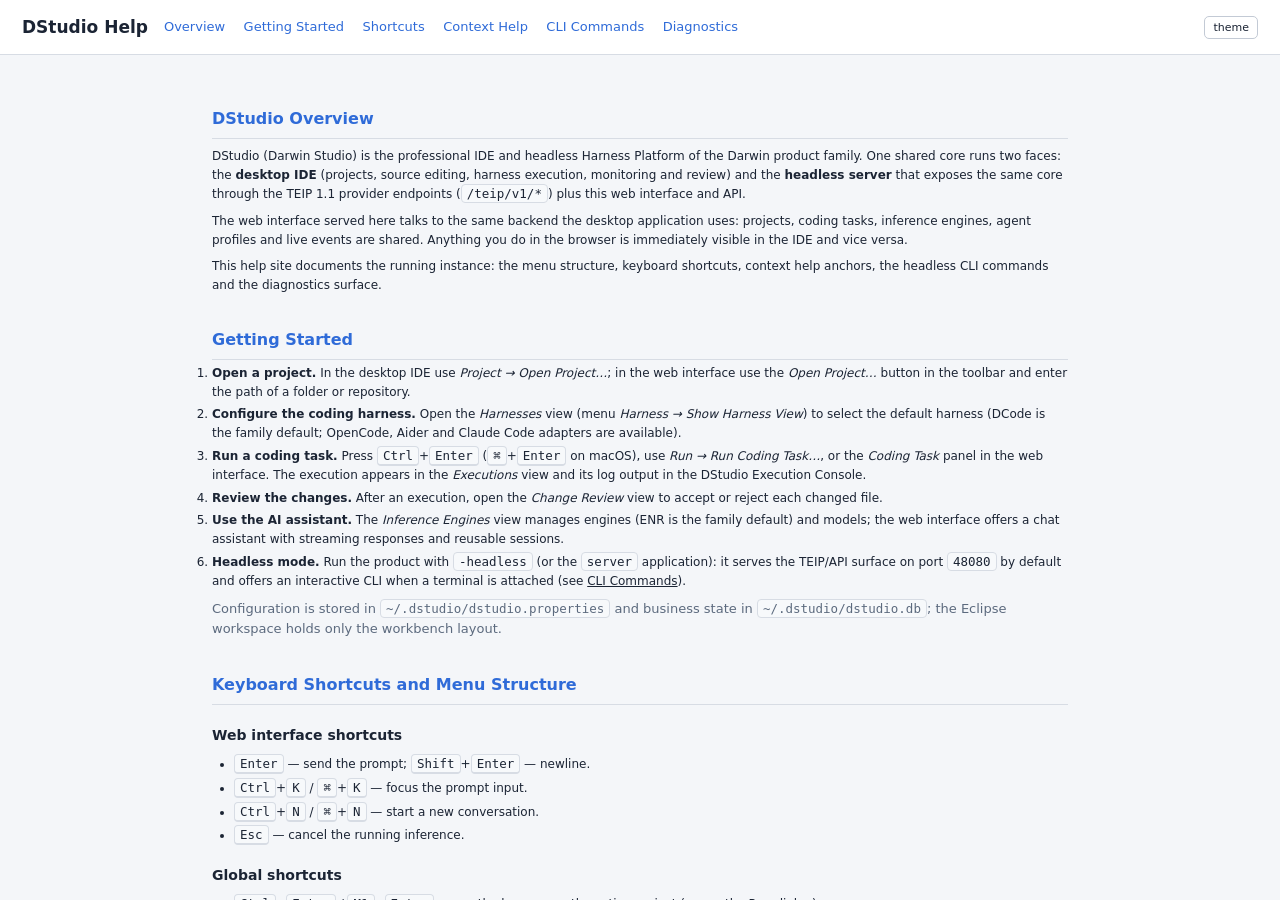
==== commit 039307ca: "z" ====
--- a/plugins/eu.kalafatic.dstudio.teip/web/help.html
+++ b/plugins/eu.kalafatic.dstudio.teip/web/help.html
@@ -1,5 +1,5 @@
 <!DOCTYPE html>
-<html lang="en" data-theme="dark">
+<html lang="en" data-theme="light">
 <head>
 <meta charset="utf-8">
 <meta name="viewport" content="width=device-width, initial-scale=1">
--- a/plugins/eu.kalafatic.dstudio.teip/web/style.css
+++ b/plugins/eu.kalafatic.dstudio.teip/web/style.css
@@ -114,16 +114,30 @@
   width: 280px; flex: none; display: flex; flex-direction: column;
   min-height: 0; background: var(--panel); border-right: 1px solid var(--border);
 }
-#left-nav { display: flex; border-bottom: 1px solid var(--border); flex: none; }
+#left-nav { display: flex; flex-direction: column; border-bottom: 1px solid var(--border);
+  flex: none; padding: 4px 0; }
+.nav-group-label { font-size: 9.5px; text-transform: uppercase; letter-spacing: .8px;
+  color: var(--faint); font-weight: 600; padding: 6px 12px 2px; }
+.nav-group { display: grid; grid-template-columns: 1fr 1fr; }
 .nav-btn {
-  flex: 1; background: transparent; border: none;
+  background: transparent; border: none;
   border-bottom: 2px solid transparent; border-radius: 0; color: var(--faint);
-  padding: 8px 4px; font-size: 12px; cursor: pointer; font-family: var(--sans);
+  padding: 7px 12px; font-size: 12px; cursor: pointer; font-family: var(--sans);
+  text-align: left; white-space: nowrap;
 }
 .nav-btn:hover { color: var(--text); background: transparent;
   border-color: transparent; }
 .nav-btn.active { color: var(--accent); border-bottom-color: var(--accent); }
 #left-content { flex: 1; overflow-y: auto; min-height: 0; }
+.build-badge { font-family: var(--mono); font-size: 10px; color: var(--faint);
+  border: 1px solid var(--border); border-radius: 8px; padding: 1px 7px;
+  white-space: nowrap; }
+#statusbar { display: flex; align-items: center; gap: 16px; height: 24px;
+  flex: none; padding: 0 12px; background: var(--panel);
+  border-top: 1px solid var(--border); font-size: 11px; }
+.sb-item { font-family: var(--mono); color: var(--muted); white-space: nowrap;
+  overflow: hidden; text-overflow: ellipsis; }
+#sb-status { color: var(--ok); }
 
 #work-area { flex: 1; display: flex; flex-direction: column; min-width: 0;
   background: var(--bg); }
@@ -226,10 +240,55 @@
 .msg .text code.md-inline { font-family: var(--mono); font-size: 11.5px;
   background: var(--panel2); border: 1px solid var(--border); border-radius: 4px;
   padding: 0 4px; }
-.msg .text pre { margin: 0 0 8px; background: var(--bg); border: 1px solid var(--border);
-  border-radius: 6px; padding: 9px 11px; overflow-x: auto; }
+.msg .text pre { margin: 0 0 8px; background: var(--code); border: 1px solid var(--border);
+  border-radius: 0 0 6px 6px; padding: 9px 11px; overflow-x: auto; }
 .msg .text pre code.md-code { font-family: var(--mono); font-size: 11.5px;
   white-space: pre; border: none; background: none; padding: 0; }
+/* message header row: role, time and copy action */
+.msg-head { display: flex; align-items: center; gap: 8px; margin-bottom: 3px; }
+.msg .who { font-size: 10px; text-transform: uppercase; letter-spacing: .7px;
+  color: var(--faint); }
+.msg.user .who { color: var(--accent); }
+.msg-time { font-family: var(--mono); font-size: 10px; color: var(--faint); }
+.msg-action { padding: 1px 7px; font-size: 10px; border-radius: 8px;
+  color: var(--faint); background: transparent; border: 1px solid var(--border);
+  cursor: pointer; }
+.msg-action:hover { color: var(--accent); border-color: var(--accent); }
+/* code block header with language + copy control */
+.md-code-head { display: flex; align-items: center; justify-content: space-between;
+  margin: 0 0 0; background: var(--panel2); border: 1px solid var(--border);
+  border-bottom: none; border-radius: 6px 6px 0 0; padding: 3px 8px;
+  font-family: var(--mono); font-size: 10px; color: var(--muted);
+  text-transform: lowercase; }
+.md-copy { padding: 1px 8px; font-size: 10px; border-radius: 8px;
+  color: var(--muted); background: transparent; border: 1px solid var(--border);
+  cursor: pointer; font-family: var(--sans); }
+.md-copy:hover { color: var(--accent); border-color: var(--accent); }
+/* syntax highlighting (highlightCode in common.js) */
+.syn-kw { color: var(--accent2); }
+.syn-str { color: var(--ok); }
+.syn-com { color: var(--faint); font-style: italic; }
+.syn-num { color: var(--warn); }
+.syn-fn { color: var(--info); }
+.syn-type { color: var(--accent); }
+/* sessions filter */
+.list-search { width: calc(100% - 20px); margin: 8px 10px; padding: 5px 8px;
+  font-size: 12px; border-radius: 4px; }
+/* project file browser (right context panel) */
+.ctx-files { margin-top: 10px; }
+.ctx-files-head { display: flex; align-items: center; justify-content: space-between;
+  gap: 8px; }
+.file-row { display: flex; align-items: center; justify-content: space-between;
+  gap: 8px; padding: 2px 0; cursor: pointer; }
+.file-row:hover .file-name { color: var(--accent); }
+.file-name { font-family: var(--mono); font-size: 11px; color: var(--muted);
+  overflow: hidden; text-overflow: ellipsis; white-space: nowrap; }
+.file-name.dir { color: var(--text); }
+.file-preview { font-family: var(--mono); font-size: 10.5px; line-height: 1.5;
+  background: var(--bg); border: 1px solid var(--border); border-radius: 5px;
+  padding: 8px 10px; margin-top: 6px; max-height: 300px; overflow: auto;
+  white-space: pre-wrap; word-break: break-all; }
+
 #composer { border-top: 1px solid var(--border); background: var(--panel);
   padding: 8px 12px; display: flex; flex-direction: column; gap: 6px; flex: none; }
 #composer textarea { width: 100%; min-height: 54px; }
